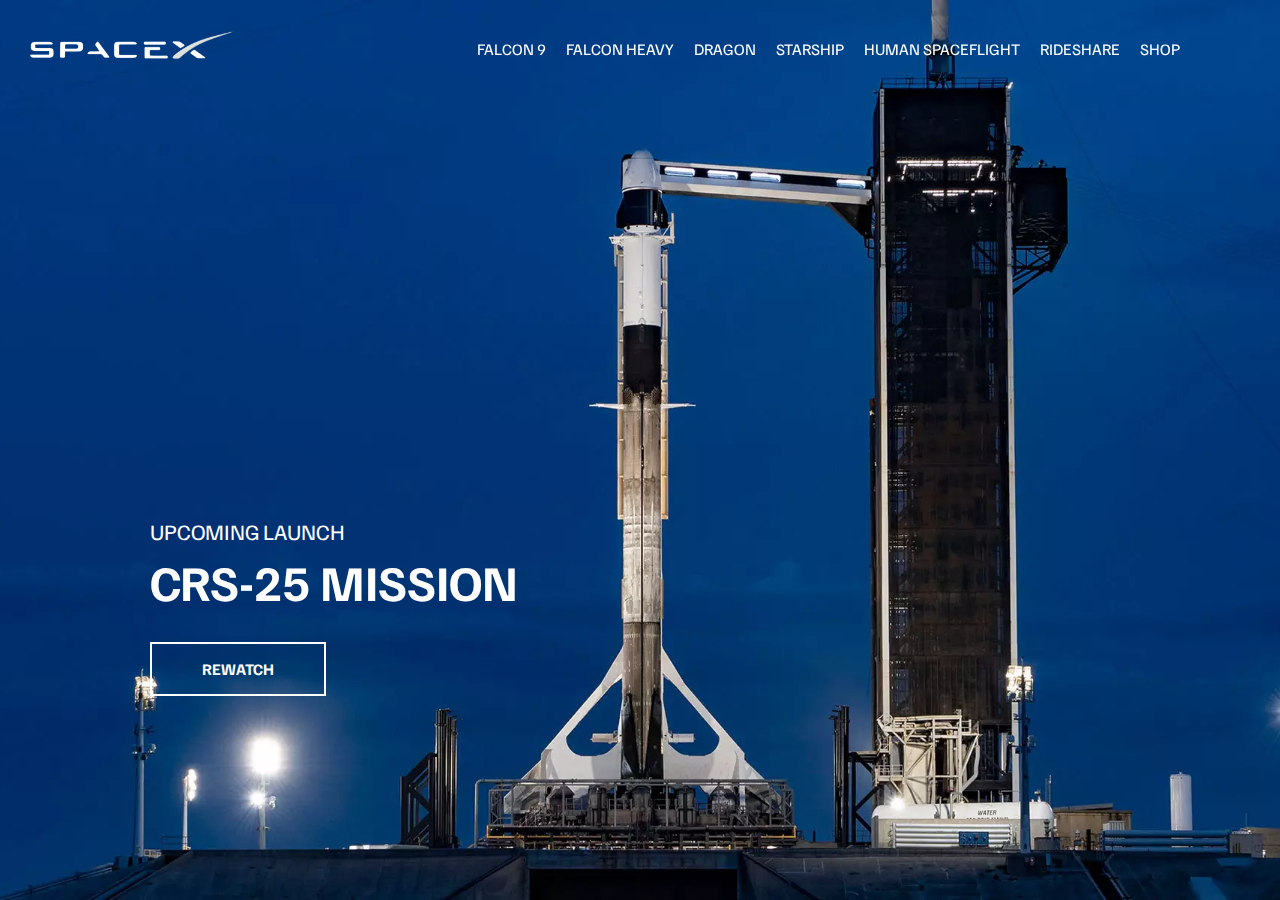
==== index.html @ dc235560 "Nav-bar and section A added" ====
<!DOCTYPE html>
<html lang="en">
<head>
    <meta charset="UTF-8">
    <meta http-equiv="X-UA-Compatible" content="IE=edge">
    <meta name="viewport" content="width=device-width, initial-scale=1.0">
    <link rel="stylesheet" href="/css/styles.css">
    <script src="js/script.js" defer></script>
    <title>SpaceX</title>
</head>
<body>
    <header class="main-header">
        <div class="logo">
            <a href="index.html">
                <img src="/img/logo.png" alt="SpaceX">
            </a>
        </div>
        <nav class="desktop-main-menu">
            <ul>
                <li><a href="falcon9.html">Falcon 9</a></li>
                <li><a href="falcon-heavy.html">Falcon Heavy</a></li>
                <li><a href="dragon.html">Dragon</a></li>
                <li><a href="dragon.html">Starship</a></li>
                <li><a href="dragon.html">Human Spaceflight</a></li>
                <li><a href="dragon.html">Rideshare</a></li>
                <li><a href="dragon.html">Shop</a></li>
            </ul>
        </nav>
    </header>

    <!-- Section A-->

    <section class="section-a">
        <div class="section-inner">
            <h4>Upcoming Launch</h4>
            <h2>CRS-25 Mission</h2>
            <div class="btn">
                <div class="hover"></div>
                <span>Rewatch</span>
            </div>
        </div>

    </section>
</body>
</html>
---- css/styles.css ----
@import url('https://fonts.googleapis.com/css2?family=Familjen+Grotesk:wght@400;600;700&display=swap');

/*font-family: 'Familjen Grotesk', sans-serif;*/

*, *::before, *::after {
    margin: 0;
    padding: 0;
    box-sizing: border-box;
}


body {
    font-family: 'Familjen Grotesk', sans-serif;
    background: #000;
    color: #fff;
}

a {
    text-decoration: none;
    color: #fff;
}

ul {
    list-style: none;
}

/*------ Header/Navbar ------*/

.main-header {
    position: fixed;
    top: 0;
    left: 0;
    width: 100%;
    z-index: 3;
    display: flex;
    justify-content: space-between;
    align-items: center;
    text-transform: uppercase;
    height: 100px;
    padding: 0 30px;
}

/*------ Logo ------*/

.logo {
    width: 210px;
    height: auto;
}

.logo img {
    display: block;
    width: 100%;
    height: auto;
}

/*------ Desktop Menu ------*/

.desktop-main-menu {
    margin-right: 50px;
}

.desktop-main-menu ul {
    display: flex;
}

.desktop-main-menu ul li { 
    position: relative;
    margin-right: 20px;
    padding-bottom: 2px;
}

/*------ Menu item bottom border ------*/

.desktop-main-menu ul li a::after {
    content: "";
    position: absolute;
    bottom: 0;
    left: 0;
    width: 100%;
    height: 1px;
    background: #fff;
    transform: scaleX(0);
    transform-origin: right center;
    transition: transform 0.6s cubic-bezier(0.19, 1, 0.22, 1);
}

.desktop-main-menu ul li a:hover::after {
    transform: scaleX(1);
    transform-origin: left center;
    transition-duration: 0.4s;
}

/*------ Section A ------*/

section {
    position: relative;
    height: 100vh;
    background-position: center center;
    background-repeat: no-repeat;
    background-size: cover;
    text-transform: uppercase;
}

.section-inner {
    position: absolute;
    bottom: 200px;
    left: 150px;
    max-width: 560px;
}

.section-inner h4 {
    font-size: 22px;
    margin-bottom: 5px;
    font-weight: 300;
}

.section-inner h2 {
    font-size: 50px;
    font-weight: 700;
    margin-bottom: 20px;
}

.section-a {
    background-image: url(../img/section-a.webp);
}

.btn {
    position: relative;
    display: inline-block;
    cursor: pointer;
    text-align: center;
    min-width: 130px;
    padding: 15px 50px;
    margin-top: 10px;
    border: 2px solid #fff;
    text-transform: uppercase;
    font-weight: bold;
    overflow: hidden;
    z-index: 2;
    
}

.btn:hover span {
    color: #000;
}

.btn .hover {
    position: absolute;
    top: 0;
    left: 0;
    width: 100%;
    height: 100%;
    background-color: #fff;
    color: #000;
    z-index: -1;
    transform: translateY(100%);
    transition: transform 0.6s cubic-bezier(0.19, 1, 0.22, 1);
}

.btn:hover .hover {
    transform: translateY(0);
}
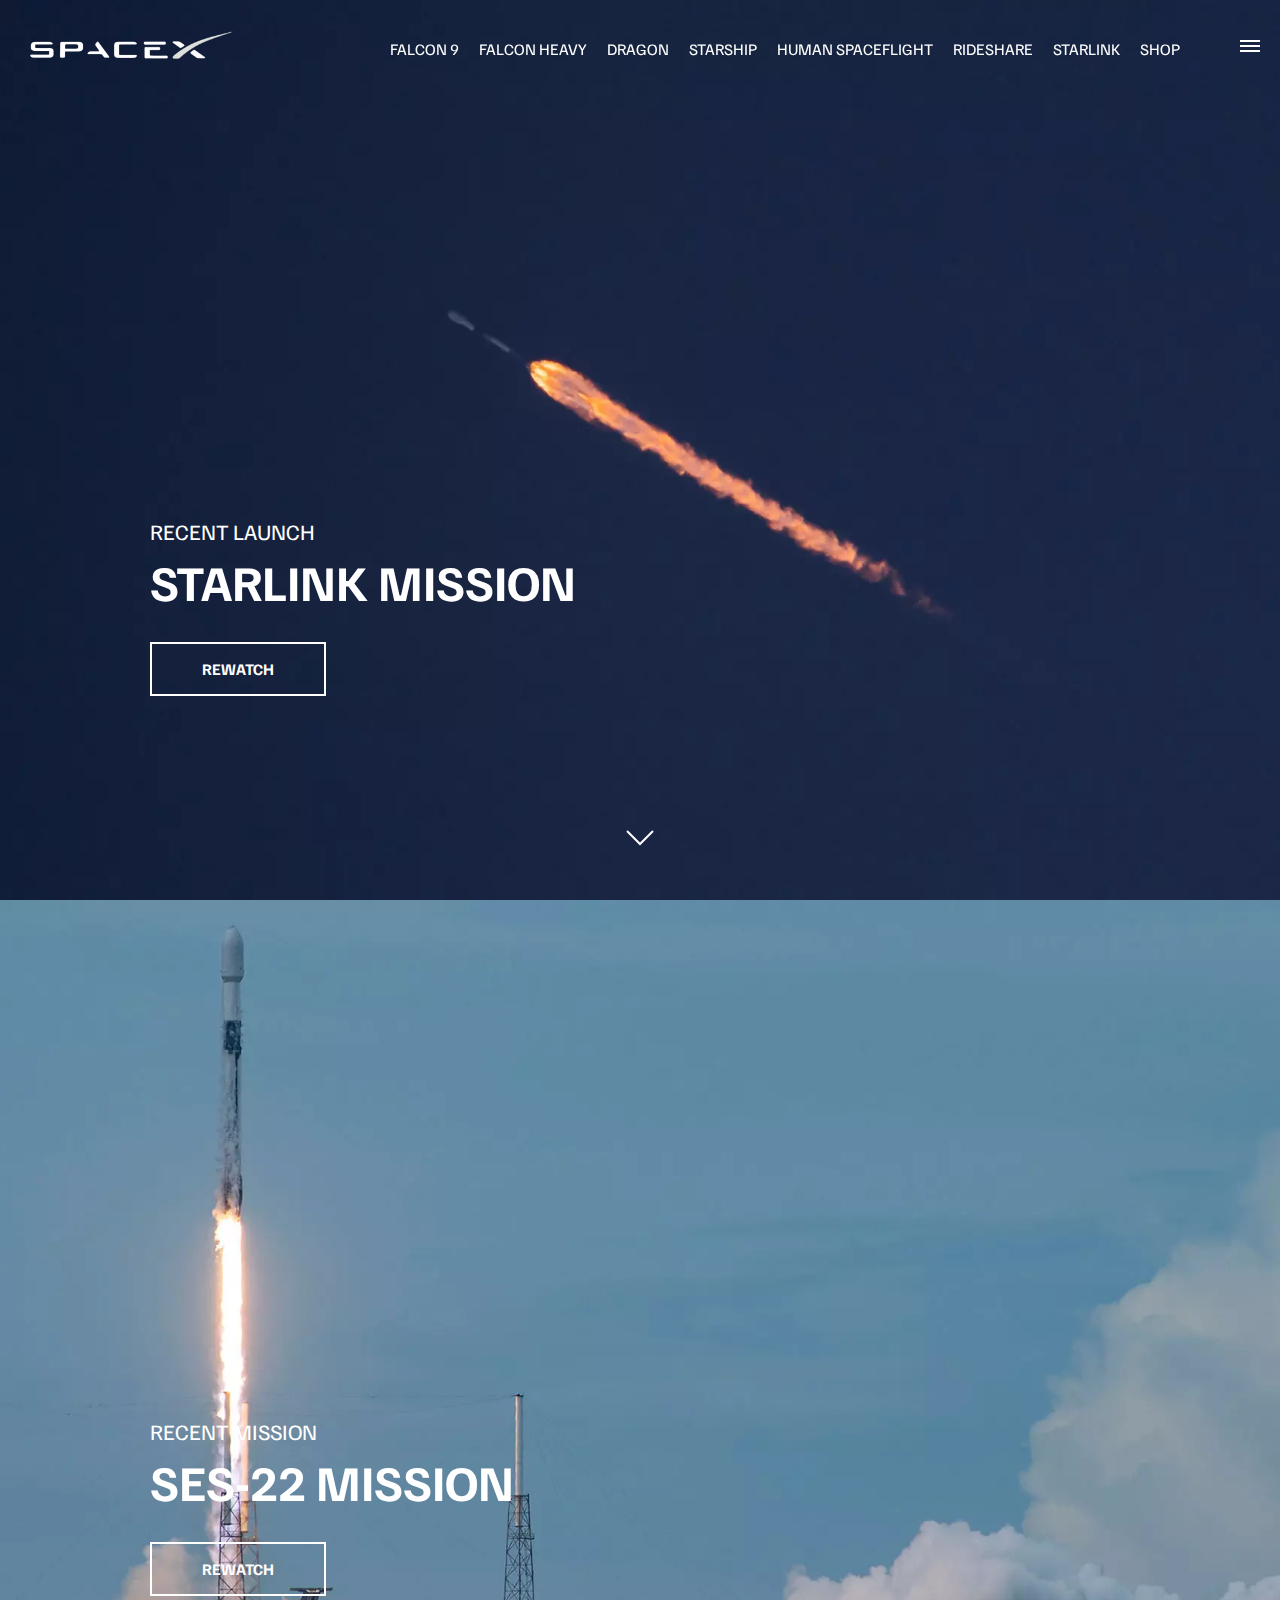
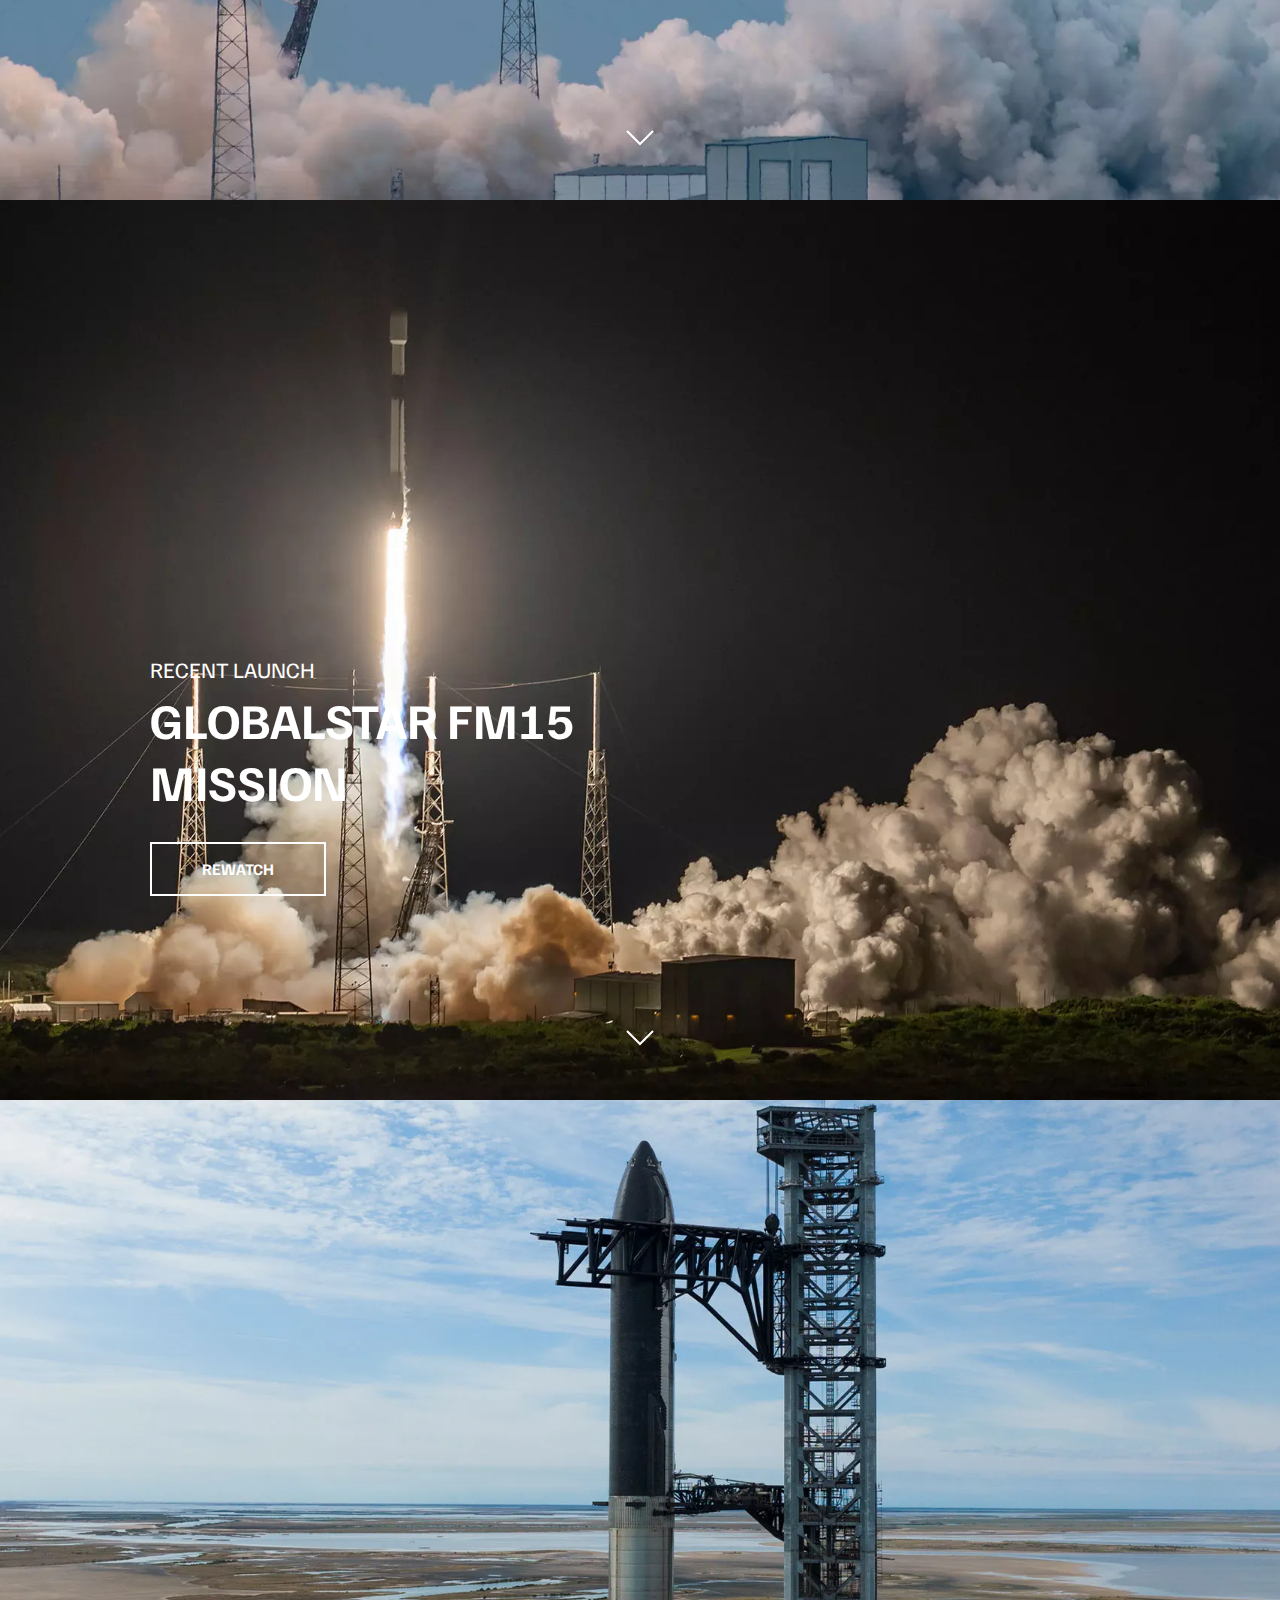
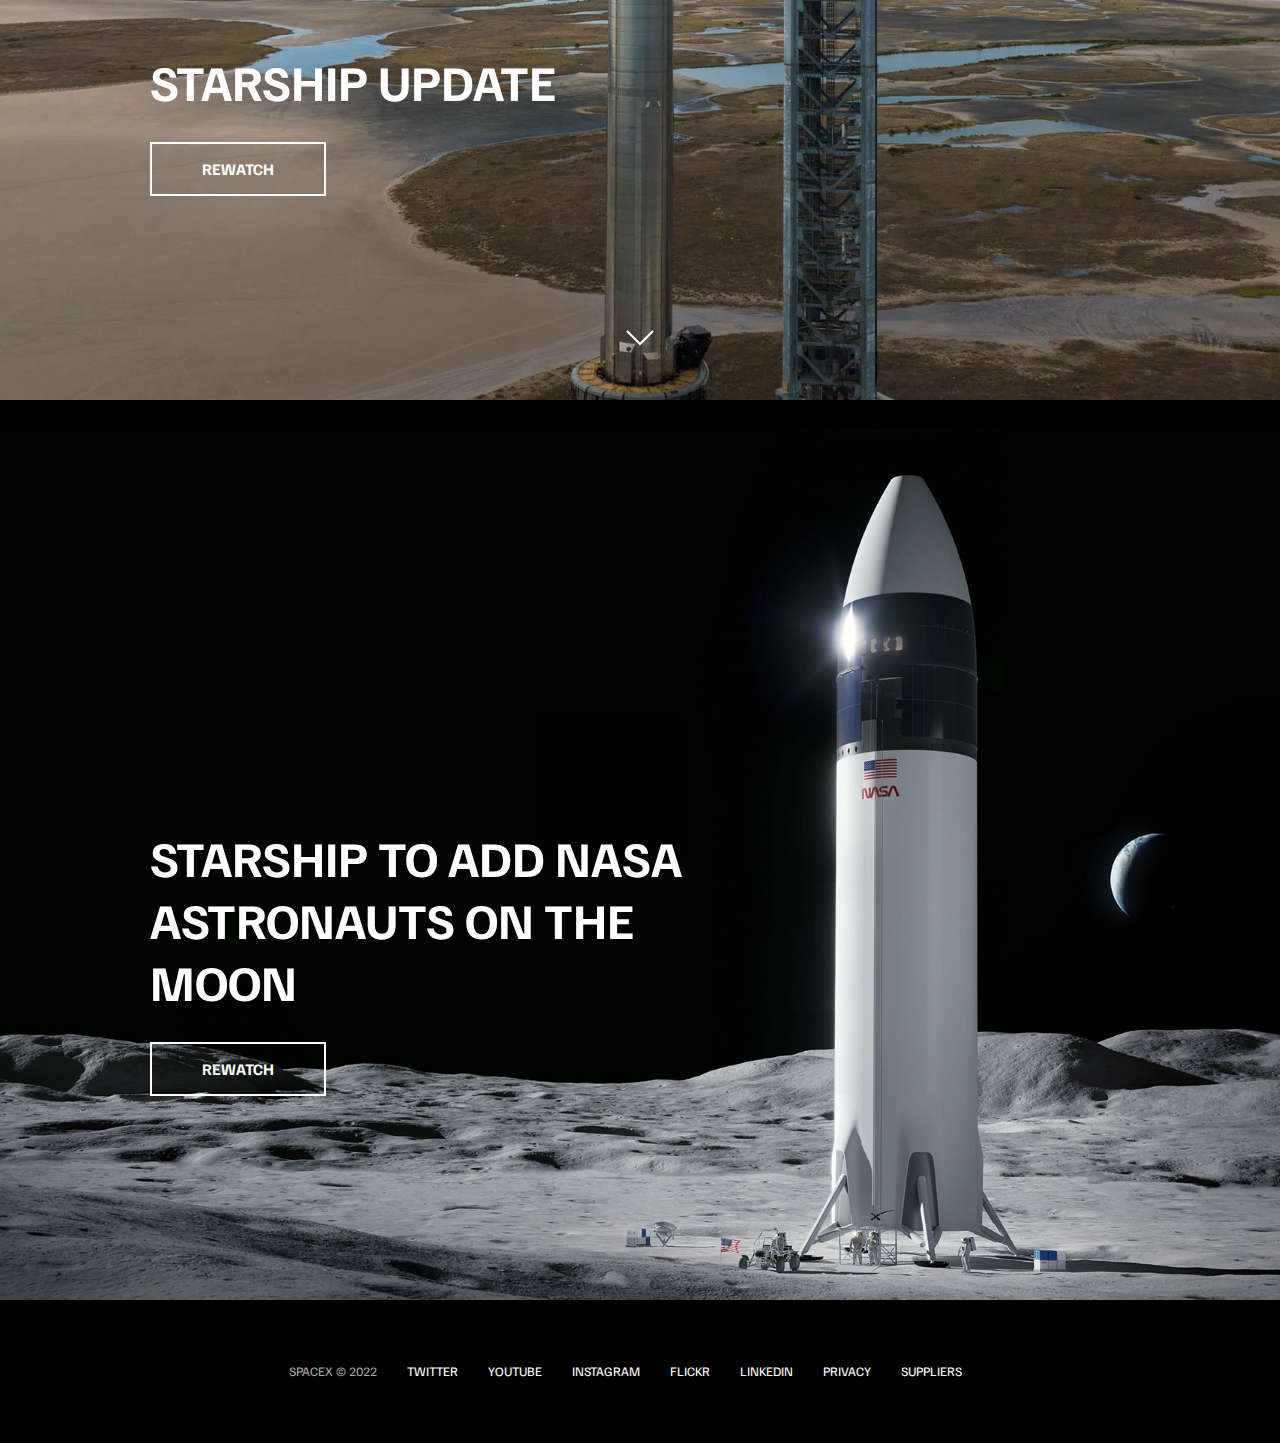
==== commit 513bf90a: "Home page ready" ====
--- a/index.html
+++ b/index.html
@@ -1,45 +1,160 @@
 <!DOCTYPE html>
 <html lang="en">
+
 <head>
-    <meta charset="UTF-8">
-    <meta http-equiv="X-UA-Compatible" content="IE=edge">
-    <meta name="viewport" content="width=device-width, initial-scale=1.0">
-    <link rel="stylesheet" href="/css/styles.css">
-    <script src="js/script.js" defer></script>
-    <title>SpaceX</title>
+  <meta charset="UTF-8">
+  <meta http-equiv="X-UA-Compatible" content="IE=edge">
+  <meta name="viewport" content="width=device-width, initial-scale=1.0">
+  <link rel="stylesheet" href="/css/styles.css">
+  <script src="js/script.js" defer></script>
+  <title>SpaceX</title>
 </head>
+
 <body>
-    <header class="main-header">
-        <div class="logo">
-            <a href="index.html">
-                <img src="/img/logo.png" alt="SpaceX">
-            </a>
-        </div>
-        <nav class="desktop-main-menu">
-            <ul>
-                <li><a href="falcon9.html">Falcon 9</a></li>
-                <li><a href="falcon-heavy.html">Falcon Heavy</a></li>
-                <li><a href="dragon.html">Dragon</a></li>
-                <li><a href="dragon.html">Starship</a></li>
-                <li><a href="dragon.html">Human Spaceflight</a></li>
-                <li><a href="dragon.html">Rideshare</a></li>
-                <li><a href="dragon.html">Shop</a></li>
-            </ul>
-        </nav>
-    </header>
+  <div id="overlay"></div>
+  <div id="mobile-menu" class="mobile-main-menu">
+    <ul>
+      <li><a href="">Mission</a></li>
+      <li><a href="">Launches</a></li>
+      <li><a href="">Careers</a></li>
+      <li><a href="">Updates</a></li>
+      <li><a href="">Shop</a></li>
 
-    <!-- Section A-->
+      <li class="mobile-only"><a href="falcon9.html">Falcon 9</a></li>
+      <li class="mobile-only"><a href="falcon-heavy.html">Falcon Heavy</a></li>
+      <li class="mobile-only"><a href="dragon.html">Dragon</a></li>
+      <li class="mobile-only"><a href="#">Starship</a></li>
+      <li class="mobile-only"><a href="#">Human Spaceflight</a></li>
+      <li class="mobile-only"><a href="#">Rideshare</a></li>
+      <li class="mobile-only"><a href="#">Starlink</a></li>
+    </ul>
+  </div>
+  <header class="main-header">
+    <div class="logo">
+      <a href="index.html">
+        <img src="/img/logo.png" alt="SpaceX">
+      </a>
+    </div>
+    <nav class="desktop-main-menu">
+      <ul>
+        <li><a href="falcon9.html">Falcon 9</a></li>
+        <li><a href="falcon-heavy.html">Falcon Heavy</a></li>
+        <li><a href="dragon.html">Dragon</a></li>
+        <li><a href="#">Starship</a></li>
+        <li><a href="#">Human Spaceflight</a></li>
+        <li><a href="#">Rideshare</a></li>
+        <li><a href="#">Starlink</a></li>
+        <li><a href="#">Shop</a></li>
+      </ul>
+    </nav>
+  </header>
 
-    <section class="section-a">
-        <div class="section-inner">
-            <h4>Upcoming Launch</h4>
-            <h2>CRS-25 Mission</h2>
-            <div class="btn">
-                <div class="hover"></div>
-                <span>Rewatch</span>
-            </div>
-        </div>
+  <!-- Hamburguer Menu-->
 
-    </section>
+  <button id="menu-btn" class="hamburger" type="button">
+    <span class="hamburger-top"></span>
+    <span class="hamburger-middle"></span>
+    <span class="hamburger-bottom"></span>
+  </button>
+
+  <!-- Section A-->
+
+  <section class="section-b">
+    <div class="section-inner">
+      <h4>Recent Launch</h4>
+      <h2>Starlink Mission</h2>
+      <a href="#" class="btn">
+        <div class="hover"></div>
+        <span>Rewatch</span>
+      </a>
+    </div>
+
+    <div class="scroll-arrow">
+      <svg width="30px" height="20px">
+        <path stroke="#ffffff" fill="none" stroke-width="2px" d="M2.000,5.000 L15.000,18.000 L28.000,5.000 "></path>
+      </svg>
+    </div>
+  </section>
+
+  <!-- Section C -->
+  <section class="section-c">
+    <div class="section-inner">
+      <h4>Recent Mission</h4>
+      <h2>SES-22 Mission</h2>
+      <a href="#" class="btn">
+        <div class="hover"></div>
+        <span>Rewatch</span>
+      </a>
+    </div>
+
+    <div class="scroll-arrow">
+      <svg width="30px" height="20px">
+        <path stroke="#ffffff" fill="none" stroke-width="2px" d="M2.000,5.000 L15.000,18.000 L28.000,5.000 "></path>
+      </svg>
+    </div>
+  </section>
+
+  <!-- Section D -->
+  <section class="section-d">
+    <div class="section-inner">
+      <h4>Recent Launch</h4>
+      <h2>Globalstar FM15 Mission</h2>
+      <a href="#" class="btn">
+        <div class="hover"></div>
+        <span>Rewatch</span>
+      </a>
+    </div>
+
+    <div class="scroll-arrow">
+      <svg width="30px" height="20px">
+        <path stroke="#ffffff" fill="none" stroke-width="2px" d="M2.000,5.000 L15.000,18.000 L28.000,5.000 "></path>
+      </svg>
+    </div>
+  </section>
+
+  <!-- Section E -->
+  <section class="section-e">
+    <div class="section-inner">
+      <h2>Starship Update</h2>
+      <a href="#" class="btn">
+        <div class="hover"></div>
+        <span>Rewatch</span>
+      </a>
+    </div>
+
+    <div class="scroll-arrow">
+      <svg width="30px" height="20px">
+        <path stroke="#ffffff" fill="none" stroke-width="2px" d="M2.000,5.000 L15.000,18.000 L28.000,5.000 "></path>
+      </svg>
+    </div>
+  </section>
+
+  <!-- Section F -->
+  <section class="section-f">
+    <div class="section-inner">
+      <h2>Starship to add NASA astronauts on the moon</h2>
+      <a href="#" class="btn">
+        <div class="hover"></div>
+        <span>Rewatch</span>
+      </a>
+    </div>
+  </section>
+
+  <footer>
+    <ul>
+      <li>SpaceX &copy; 2022</li>
+      <li><a href="#">Twitter</a></li>
+      <li><a href="#">YouTube</a></li>
+      <li><a href="#">Instagram</a></li>
+      <li><a href="#">Flickr</a></li>
+      <li><a href="#">LinkedIn</a></li>
+      <li><a href="#">Privacy</a></li>
+      <li><a href="#">Suppliers</a></li>
+    </ul>
+  </footer>
+
+
+
 </body>
+
 </html>--- a/css/styles.css
+++ b/css/styles.css
@@ -112,16 +112,48 @@
     font-size: 22px;
     margin-bottom: 5px;
     font-weight: 300;
+    animation: fadeInUp 0.5s ease-in-out ;
 }
 
 .section-inner h2 {
     font-size: 50px;
     font-weight: 700;
     margin-bottom: 20px;
-}
+    animation: fadeInUp 0.5s ease-in-out 0.2s;
+    animation-fill-mode: both; //Stop from showing at start
+}
+
+.section-inner a {
+    animation: fadeInUp 0.5s ease-in-out 0.4s;
+    animation-fill-mode: both; /*Stop from showing at start*/
+}
+
+/*------ Backgrounds ------*/
 
 .section-a {
     background-image: url(../img/section-a.webp);
+}
+
+.section-b {
+    background-image: url(../img/section-b.webp);
+}
+
+.section-c {
+    background-image: url(../img/section-c.webp);
+}
+
+.section-d {
+    background-image: url(../img/section-d.webp);
+    height: 1080;
+
+}
+
+.section-e {
+    background-image: url(../img/section-e.webp);
+}
+
+.section-f {
+    background-image: url(../img/section-f.webp);
 }
 
 .btn {
@@ -144,6 +176,14 @@
     color: #000;
 }
 
+.scroll-arrow {
+    position: absolute;
+    bottom: 50px;
+    left: 50%;
+    transform: translateX(-50%);
+    animation: fadeBounce 5s infinite;
+}
+
 .btn .hover {
     position: absolute;
     top: 0;
@@ -161,3 +201,233 @@
     transform: translateY(0);
 }
 
+/*------ Footer ------*/
+
+footer {
+    position: relative;
+    padding: 55px 0;
+}
+
+footer ul {
+    display: flex;
+    justify-content: center;
+    align-items: center;
+    flex-wrap: wrap;
+}
+
+footer ul li {
+    margin-right: 30px;
+    color: #aaa;
+    text-transform: uppercase;
+    font-size: 13px;
+    line-height: 2.5;
+}
+
+footer ul li a {
+    color: #fff;
+    transition: color 0.6s;
+}
+
+footer ul li a:hover {
+    color: #aaa;
+}
+
+/* Hamburger Menu*/
+
+.hamburger {
+    position: fixed;
+    top: 40px;
+    right: 20px;
+    z-index: 10;
+    cursor: pointer;
+    width: 20px;
+    height: 20px;
+    background: none;
+    border: none;
+}
+
+.hamburger-top,
+.hamburger-middle,
+.hamburger-bottom {
+    position: absolute;
+    width: 20px;
+    height: 2px;
+    top: 0;
+    left: 0;
+    background: #fff;
+    transition: all 0.5s;
+}
+
+.hamburger-middle {
+    transform: translateY(5px);
+}
+
+.hamburger-bottom {
+    transform: translateY(10px);
+} 
+
+/*----- Overlay -----*/
+
+.overlay-show {
+    position: fixed;
+    top: 0;
+    left: 0;
+    width: 100%;
+    height: 100%;
+    background-color: rgba(0,0,0,0.5);
+    z-index: 3;
+}
+
+/*------ Stop boyd scroll ------*/
+.stop-scrolling {
+    overflow: hidden;
+}
+
+/*------ Hide mobile main menu item ------*/
+.mobile-only {
+    display: none;
+}
+
+
+/*------ Transition to X when open ------*/
+.open {
+    transform: rotate(90deg);
+}
+
+.open .hamburger-top {
+    transform: rotate(45deg) translateY(6px) translateX(6px);
+}
+
+.open .hamburger-middle {
+    display: none;
+}
+
+.open .hamburger-bottom {
+    transform: rotate(-45deg) translateY(6px) translateX(-6px);
+}
+
+/*------ Mobile menu ------*/
+
+.mobile-main-menu {
+    position: fixed;
+    top: 0;
+    right: 0;
+    width: 350px;
+    height: 100%;
+    background-color: #000;
+    z-index: 4;
+    display: flex;
+    align-items: center;
+    justify-content: center;
+    transform: translateX(100%);
+    transition: transform 0.6s cubic-bezier(0.19, 1, 0.22, 1);
+}
+
+/*------ Bring menu from right ------*/
+
+.show-menu {
+    transform: translateX(0);
+}
+
+.mobile-main-menu ul {
+    display: flex;
+    flex-direction: column;
+    align-items: end;
+    justify-content: center;
+    padding: 50px;
+    width: 100%;
+}
+
+.mobile-main-menu ul li {
+    margin-bottom: 20px;
+    font-size: 18px;
+    text-transform: uppercase;
+    border-bottom: 1px #555 dotted;
+    width: 100%;
+    text-align: right;
+    padding-bottom: 8px;
+}
+
+.mobile-main-menu ul li a {
+    color: #fff;
+    transition: color 0.3s;
+}
+
+.mobile-main-menu ul li a:hover {
+    color: #aaa;
+}
+
+
+
+/*------- Animations -------*/
+
+@keyframes fadeInUp {
+    0% {
+        opacity: 0;
+        transform: translateY(140px);
+    }
+
+    100% {
+        opacity: 1;
+        transform: translateY(0);
+    }
+}
+
+@keyframes fadeBounce {
+    0%,
+    20%,
+    50%,
+    80%,
+    100% {
+        opacity: 0;
+        transform: translateY(-20px);
+    }
+    
+    40% {
+        opacity: 1;
+        transform: translateY(0);
+        
+    }
+}
+
+/*------ Media Queries ------*/
+
+@media (max-width: 960px) {
+    /* Hide desktop menu */
+    .desktop-main-menu {
+        display: none;
+    }
+
+    /*------ Show main mobile item ------*/
+    .mobile-only {
+        display: block;
+    }
+}
+
+
+@media (max-width: 600px) {
+    .section-inner {
+        bottom: 75px;
+        left: 20px;
+    }
+
+    .section-inner h2 {
+        font-size: 40px;
+    }
+
+    footer ul li:first-child {
+        position: absolute;
+        top: 30px;
+        left: 50%;
+        transform: translate(-50%, -50%);
+    }
+
+    footer ul li {
+        margin-right: 15px;
+    }
+
+    .logo {
+        width: 150px;
+        margin: auto;
+    }
+}